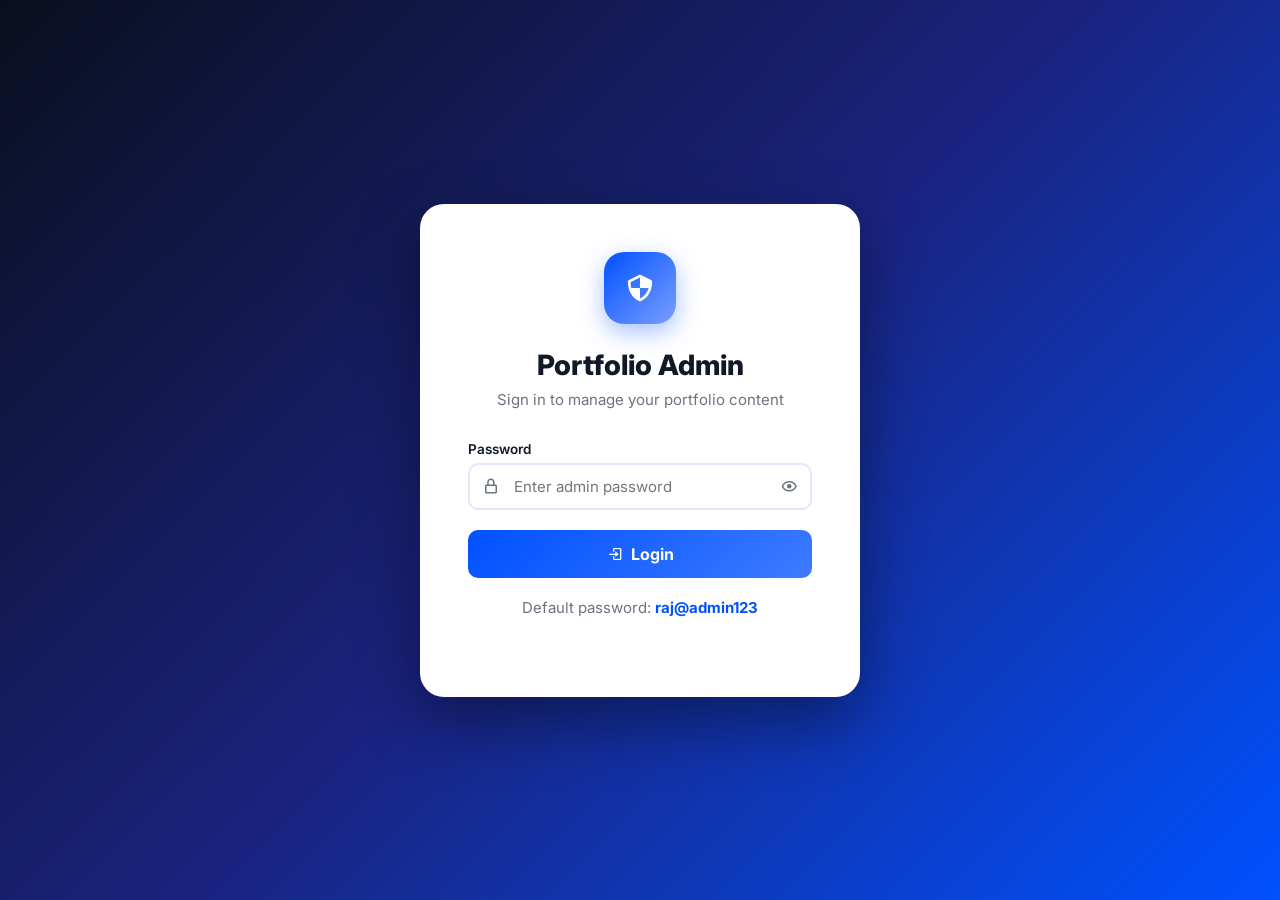
==== admin/index.html @ 13757eb5 "Add files via upload" ====
<!DOCTYPE html>
<html lang="en">
<head>
    <meta charset="UTF-8">
    <meta name="viewport" content="width=device-width, initial-scale=1.0">
    <title>Admin Panel - Raj Portfolio</title>
    <meta name="robots" content="noindex, nofollow">
    <link href='https://unpkg.com/boxicons@2.1.4/css/boxicons.min.css' rel='stylesheet'>
    <link rel="preconnect" href="https://fonts.googleapis.com">
    <link href="https://fonts.googleapis.com/css2?family=Inter:wght@400;500;600;700;800&display=swap" rel="stylesheet">
    <link rel="stylesheet" href="admin.css">
</head>
<body>

<!-- ============ LOGIN SCREEN ============ -->
<div id="login-screen" class="login-screen">
    <div class="login-card">
        <div class="login-logo">
            <i class='bx bx-shield-quarter'></i>
        </div>
        <h1>Portfolio Admin</h1>
        <p>Sign in to manage your portfolio content</p>
        <form id="login-form">
            <div class="form-group">
                <label>Password</label>
                <div class="input-wrap">
                    <i class='bx bx-lock-alt'></i>
                    <input type="password" id="admin-password" placeholder="Enter admin password" autocomplete="current-password">
                    <i class='bx bx-show toggle-pw' id="toggle-pw"></i>
                </div>
            </div>
            <div id="login-error" class="error-msg hidden">❌ Wrong password. Try again.</div>
            <button type="submit" class="login-btn">
                <i class='bx bx-log-in'></i> Login
            </button>
        </form>
        <p class="hint">Default password: <strong>raj@admin123</strong></p>
    </div>
</div>

<!-- ============ ADMIN DASHBOARD ============ -->
<div id="admin-panel" class="admin-panel hidden">

    <!-- Sidebar -->
    <aside class="sidebar" id="sidebar">
        <div class="sidebar-header">
            <div class="sidebar-logo">
                <i class='bx bx-shield-quarter'></i>
                <span>Portfolio Admin</span>
            </div>
            <button class="sidebar-close" id="sidebar-close"><i class='bx bx-x'></i></button>
        </div>
        <nav class="sidebar-nav">
            <a href="#" class="nav-item active" data-tab="hero">
                <i class='bx bx-home-alt'></i> <span>Hero Section</span>
            </a>
            <a href="#" class="nav-item" data-tab="about">
                <i class='bx bx-user'></i> <span>About Me</span>
            </a>
            <a href="#" class="nav-item" data-tab="skills">
                <i class='bx bx-code-alt'></i> <span>Skills</span>
            </a>
            <a href="#" class="nav-item" data-tab="projects">
                <i class='bx bx-folder-open'></i> <span>Projects</span>
            </a>
            <a href="#" class="nav-item" data-tab="experience">
                <i class='bx bx-briefcase'></i> <span>Experience</span>
            </a>
            <a href="#" class="nav-item" data-tab="education">
                <i class='bx bx-graduation'></i> <span>Education</span>
            </a>
            <a href="#" class="nav-item" data-tab="contact">
                <i class='bx bx-envelope'></i> <span>Contact & Email</span>
            </a>
            <a href="#" class="nav-item" data-tab="github">
                <i class='bx bxl-github'></i> <span>GitHub Sync</span>
            </a>
        </nav>
        <div class="sidebar-footer">
            <a href="../index.html" target="_blank" class="view-site-btn">
                <i class='bx bx-link-external'></i> View Portfolio
            </a>
            <button class="logout-btn" id="logout-btn">
                <i class='bx bx-log-out'></i> Logout
            </button>
        </div>
    </aside>

    <!-- Main Content -->
    <main class="main-content">
        <div class="topbar">
            <button class="menu-toggle" id="menu-toggle"><i class='bx bx-menu'></i></button>
            <div class="topbar-title" id="topbar-title">Hero Section</div>
            <div class="topbar-actions">
                <span id="github-status-badge" class="gh-status-badge disconnected" onclick="switchToGithubTab()" title="GitHub Sync Status">
                    <i class='bx bxl-github'></i> <span id="gh-status-text">GitHub: Not Connected</span>
                </span>
                <button class="export-btn" id="export-btn" onclick="exportDataJson()" title="Download updated data.json file as backup">
                    <i class='bx bx-download'></i> Backup JSON
                </button>
                <button class="save-btn" id="save-btn" onclick="saveAllData()">
                    <i class='bx bx-save'></i> Save to GitHub
                </button>
            </div>
        </div>

        <div class="content-area">

            <!-- TOAST NOTIFICATION -->
            <div id="toast" class="toast hidden">
                <i class='bx bx-check-circle'></i> <span id="toast-msg">Saved!</span>
            </div>

            <!-- ===== HERO TAB ===== -->
            <section class="tab-content active" id="tab-hero">
                <div class="section-card">
                    <h2 class="section-title"><i class='bx bx-home-alt'></i> Hero Section</h2>
                    <div class="form-grid">
                        <div class="form-group">
                            <label>Your Name</label>
                            <input type="text" id="hero-name" placeholder="Raj Vadhavana">
                        </div>
                        <div class="form-group">
                            <label>Greeting Text</label>
                            <input type="text" id="hero-greeting" placeholder="Hello, I'm Raj">
                        </div>
                        <div class="form-group full">
                            <label>Typing Roles <small>(comma separated)</small></label>
                            <input type="text" id="hero-roles" placeholder="Frontend Developer, Web Designer, BCA Student">
                        </div>
                        <div class="form-group full">
                            <label>Tagline / Description</label>
                            <textarea id="hero-tagline" rows="3" placeholder="Short description about yourself..."></textarea>
                        </div>
                        <div class="form-group">
                            <label>LinkedIn URL</label>
                            <div class="input-wrap">
                                <i class='bx bxl-linkedin'></i>
                                <input type="url" id="hero-linkedin" placeholder="https://linkedin.com/in/...">
                            </div>
                        </div>
                        <div class="form-group">
                            <label>GitHub URL</label>
                            <div class="input-wrap">
                                <i class='bx bxl-github'></i>
                                <input type="url" id="hero-github" placeholder="https://github.com/...">
                            </div>
                        </div>
                        <div class="form-group full">
                            <label>CV File Name <small>(e.g. raj (1).pdf)</small></label>
                            <div class="input-wrap">
                                <i class='bx bx-file'></i>
                                <input type="text" id="hero-cv" placeholder="raj (1).pdf">
                            </div>
                        </div>
                    </div>
                </div>
            </section>

            <!-- ===== ABOUT TAB ===== -->
            <section class="tab-content hidden" id="tab-about">
                <div class="section-card">
                    <h2 class="section-title"><i class='bx bx-user'></i> About Me</h2>
                    <div class="form-grid">
                        <div class="form-group">
                            <label>Job Title <small>(shown under "I'm a...")</small></label>
                            <input type="text" id="about-title" placeholder="Frontend Developer & BCA Student">
                        </div>
                        <div class="form-group full">
                            <label>Short Description</label>
                            <textarea id="about-short" rows="3" placeholder="Short intro shown by default..."></textarea>
                        </div>
                        <div class="form-group full">
                            <label>Long Description <small>(shown after "Read More")</small></label>
                            <textarea id="about-long" rows="5" placeholder="Detailed description..."></textarea>
                        </div>
                    </div>
                </div>
            </section>

            <!-- ===== SKILLS TAB ===== -->
            <section class="tab-content hidden" id="tab-skills">
                <div class="section-card">
                    <h2 class="section-title"><i class='bx bx-code-alt'></i> Skills</h2>
                    <div id="skills-list" class="items-list"></div>
                    <button class="add-btn" onclick="addSkill()">
                        <i class='bx bx-plus'></i> Add New Skill
                    </button>
                </div>
            </section>

            <!-- ===== PROJECTS TAB ===== -->
            <section class="tab-content hidden" id="tab-projects">
                <div class="section-card">
                    <h2 class="section-title"><i class='bx bx-folder-open'></i> Projects</h2>
                    <div id="projects-list" class="items-list"></div>
                    <button class="add-btn" onclick="addProject()">
                        <i class='bx bx-plus'></i> Add New Project
                    </button>
                </div>
            </section>

            <!-- ===== EXPERIENCE TAB ===== -->
            <section class="tab-content hidden" id="tab-experience">
                <div class="section-card">
                    <h2 class="section-title"><i class='bx bx-briefcase'></i> Experience</h2>
                    <div id="experience-list" class="items-list"></div>
                    <button class="add-btn" onclick="addExperience()">
                        <i class='bx bx-plus'></i> Add Experience
                    </button>
                </div>
            </section>

            <!-- ===== EDUCATION TAB ===== -->
            <section class="tab-content hidden" id="tab-education">
                <div class="section-card">
                    <h2 class="section-title"><i class='bx bx-graduation'></i> Education</h2>
                    <div id="education-list" class="items-list"></div>
                    <button class="add-btn" onclick="addEducation()">
                        <i class='bx bx-plus'></i> Add Education
                    </button>
                </div>
            </section>

            <!-- ===== CONTACT & SETTINGS TAB ===== -->
            <section class="tab-content hidden" id="tab-contact">
                <div class="section-card">
                    <h2 class="section-title"><i class='bx bx-envelope'></i> Contact Settings & Email</h2>
                    <div class="form-grid">
                        <div class="form-group full">
                            <label>Receiver Email Address <small>(Portfolio contact form messages will be sent here)</small></label>
                            <div class="input-wrap">
                                <i class='bx bx-envelope'></i>
                                <input type="email" id="contact-email" placeholder="rajvadhavana64@gmail.com">
                            </div>
                            <small style="color: var(--text-muted); margin-top: 0.8rem; font-size: 1.35rem; line-height: 1.6;">
                                💡 <strong>Tip:</strong> If your inbox gets full or you want to receive inquiries on a different email ID, update the email above and click <strong>"Save to GitHub"</strong>.
                            </small>
                        </div>
                    </div>
                </div>
            </section>

            <!-- ===== GITHUB DIRECT SYNC TAB ===== -->
            <section class="tab-content hidden" id="tab-github">
                <div class="section-card">
                    <h2 class="section-title"><i class='bx bxl-github'></i> Direct GitHub Sync Settings</h2>
                    <p style="color: var(--text-muted); font-size: 1.45rem; margin-bottom: 2.4rem; line-height: 1.6;">
                        Connect your GitHub Personal Access Token once. Whenever you click <strong>"Save to GitHub"</strong>, changes will be directly committed to your GitHub repository (<code style="background:var(--primary-light); color:var(--primary); padding:2px 6px; border-radius:4px;">data.json</code>) without touching git or running any terminal commands!
                    </p>

                    <div class="form-grid">
                        <div class="form-group full">
                            <label>GitHub Personal Access Token (PAT) <small>(Classic or Fine-grained with "repo" or "Contents: Read/Write" scope)</small></label>
                            <div class="input-wrap">
                                <i class='bx bx-key'></i>
                                <input type="password" id="gh-token" placeholder="ghp_xxxxxxxxxxxxxxxxxxxx">
                                <i class='bx bx-show toggle-pw' id="toggle-gh-token" style="cursor: pointer;"></i>
                            </div>
                        </div>

                        <div class="form-group">
                            <label>GitHub Username / Owner</label>
                            <div class="input-wrap">
                                <i class='bx bx-user'></i>
                                <input type="text" id="gh-owner" placeholder="RajVadhavana" value="RajVadhavana">
                            </div>
                        </div>

                        <div class="form-group">
                            <label>Repository Name</label>
                            <div class="input-wrap">
                                <i class='bx bx-folder'></i>
                                <input type="text" id="gh-repo" placeholder="portfolio" value="portfolio">
                            </div>
                        </div>

                        <div class="form-group">
                            <label>Branch</label>
                            <div class="input-wrap">
                                <i class='bx bx-git-branch'></i>
                                <input type="text" id="gh-branch" placeholder="main" value="main">
                            </div>
                        </div>

                        <div class="form-group">
                            <label>Target File</label>
                            <div class="input-wrap">
                                <i class='bx bx-file'></i>
                                <input type="text" id="gh-filepath" placeholder="data.json" value="data.json" readonly style="background:#f8fafc; color:#64748b;">
                            </div>
                        </div>
                    </div>

                    <div class="github-actions" style="margin-top: 2.4rem; display: flex; gap: 1.2rem; flex-wrap: wrap; align-items: center;">
                        <button class="test-gh-btn" id="test-gh-btn" onclick="testGitHubConnection()" type="button">
                            <i class='bx bx-check-shield'></i> Test Connection
                        </button>
                        <button class="save-gh-btn" id="save-gh-btn" onclick="saveGitHubSettings()" type="button">
                            <i class='bx bx-save'></i> Save GitHub Settings
                        </button>
                        <a href="https://github.com/settings/tokens/new?scopes=repo&description=Raj+Portfolio+Admin+Sync" target="_blank" class="generate-token-link">
                            <i class='bx bx-link-external'></i> Generate Token on GitHub
                        </a>
                    </div>

                    <div id="gh-test-result" class="gh-result-box hidden"></div>

                    <!-- Instructions Card -->
                    <div class="instructions-card" style="margin-top: 3.2rem; padding: 2.4rem; background: var(--primary-light); border-radius: 14px; border: 1.5px solid #dbeafe;">
                        <h3 style="font-size: 1.6rem; color: #1e40af; margin-bottom: 1.2rem; display: flex; align-items: center; gap: 0.6rem;">
                            <i class='bx bx-info-circle'></i> GitHub Token Kaise Banaye? (1 Minute Guide)
                        </h3>
                        <ol style="margin-left: 2rem; font-size: 1.4rem; color: #334155; line-height: 1.8;">
                            <li>Upar diye gaye <strong>"Generate Token on GitHub"</strong> button par click karein.</li>
                            <li>GitHub open hoga. Waha <strong>Note:</strong> (e.g. Portfolio Admin) dalein aur <strong>Expiration</strong> me <em>"No expiration"</em> ya <em>"90 days"</em> select karein.</li>
                            <li>Select scopes me <code style="background:#fff; padding:2px 6px; border-radius:4px; font-weight:700; color:#0051ff;">repo</code> (Full control of private/public repositories) checkbox tick karein.</li>
                            <li>Page ke bottom me <strong>"Generate token"</strong> green button dabayein.</li>
                            <li>Token copy karke yaha <strong>GitHub Personal Access Token</strong> box me paste karein aur <strong>"Save GitHub Settings"</strong> dabayein.</li>
                        </ol>
                        <p style="margin-top: 1.2rem; font-size: 1.35rem; color: #166534; font-weight: 600;">
                            ✨ Iske baad jab bhi aap Portfolio Admin me koi bhi change karenge aur <strong>"Save to GitHub"</strong> click karenge, GitHub repository me directly commit ho jayega!
                        </p>
                    </div>
                </div>
            </section>

        </div>
    </main>
</div>

<script src="admin.js"></script>
</body>
</html>
---- admin/admin.css ----
* {
    margin: 0; padding: 0;
    box-sizing: border-box;
    font-family: 'Inter', sans-serif;
}

:root {
    --primary: #0051ff;
    --primary-light: #eef2ff;
    --bg: #f0f4ff;
    --sidebar-bg: #0a0f1e;
    --sidebar-text: #c8d3f0;
    --sidebar-active: #0051ff;
    --card-bg: #ffffff;
    --border: #e0e7ff;
    --text: #111827;
    --text-muted: #6b7280;
    --danger: #ef4444;
    --success: #22c55e;
    --radius: 14px;
    --shadow: 0 4px 24px rgba(0,81,255,0.08);
}

html { font-size: 62.5%; }
body { background: var(--bg); color: var(--text); font-size: 1.5rem; }

.hidden { display: none !important; }

/* ============ LOGIN ============ */
.login-screen {
    min-height: 100vh;
    display: flex;
    align-items: center;
    justify-content: center;
    background: linear-gradient(135deg, #0a0f1e 0%, #1a237e 50%, #0051ff 100%);
}

.login-card {
    background: white;
    border-radius: 24px;
    padding: 4.8rem;
    width: 100%;
    max-width: 440px;
    box-shadow: 0 24px 64px rgba(0,0,0,0.4);
    text-align: center;
    animation: slideUp 0.5s ease;
}

@keyframes slideUp {
    from { opacity: 0; transform: translateY(30px); }
    to { opacity: 1; transform: translateY(0); }
}

.login-logo {
    width: 72px; height: 72px;
    background: linear-gradient(135deg, var(--primary), #7b9fff);
    border-radius: 20px;
    display: flex; align-items: center; justify-content: center;
    font-size: 3.2rem; color: white;
    margin: 0 auto 2.4rem;
    box-shadow: 0 8px 24px rgba(0,81,255,0.35);
}

.login-card h1 { font-size: 2.8rem; font-weight: 800; margin-bottom: 0.8rem; }
.login-card > p { color: var(--text-muted); margin-bottom: 3.2rem; font-size: 1.5rem; }

.login-card .form-group { text-align: left; margin-bottom: 2rem; }
.login-card label { display: block; font-weight: 600; margin-bottom: 0.8rem; font-size: 1.4rem; }

.input-wrap {
    position: relative;
    display: flex;
    align-items: center;
}
.input-wrap i {
    position: absolute;
    left: 1.4rem;
    font-size: 1.8rem;
    color: var(--text-muted);
    pointer-events: none;
    z-index: 1;
}
.input-wrap .toggle-pw { left: auto; right: 1.4rem; cursor: pointer; pointer-events: all; }
.input-wrap input { padding-left: 4.4rem !important; }

input[type="password"], input[type="text"], input[type="email"], 
input[type="url"], input[type="tel"], textarea, select {
    width: 100%;
    padding: 1.2rem 1.6rem;
    border: 2px solid var(--border);
    border-radius: 10px;
    font-size: 1.5rem;
    transition: 0.3s ease;
    background: white;
    color: var(--text);
}
input:focus, textarea:focus, select:focus {
    border-color: var(--primary);
    outline: none;
    box-shadow: 0 0 0 4px rgba(0,81,255,0.1);
}
textarea { resize: vertical; min-height: 80px; }

.login-btn {
    width: 100%;
    padding: 1.4rem;
    background: linear-gradient(135deg, var(--primary), #3d7aff);
    color: white;
    border: none;
    border-radius: 10px;
    font-size: 1.6rem;
    font-weight: 700;
    cursor: pointer;
    transition: 0.3s ease;
    display: flex; align-items: center; justify-content: center; gap: 0.8rem;
    margin-top: 0.8rem;
}
.login-btn:hover {
    transform: translateY(-2px);
    box-shadow: 0 8px 24px rgba(0,81,255,0.4);
}

.error-msg {
    background: #fef2f2;
    color: var(--danger);
    padding: 1rem;
    border-radius: 8px;
    font-size: 1.4rem;
    margin-bottom: 1.5rem;
    border: 1px solid #fecaca;
}

.hint { font-size: 1.3rem; color: var(--text-muted); margin-top: 2rem; }
.hint strong { color: var(--primary); }

/* ============ ADMIN PANEL LAYOUT ============ */
.admin-panel {
    display: flex;
    min-height: 100vh;
}

/* ============ SIDEBAR ============ */
.sidebar {
    width: 260px;
    background: var(--sidebar-bg);
    display: flex;
    flex-direction: column;
    position: fixed;
    top: 0; left: 0;
    height: 100vh;
    z-index: 100;
    transition: 0.3s ease;
}

.sidebar-header {
    padding: 2.4rem 2rem;
    border-bottom: 1px solid rgba(255,255,255,0.08);
    display: flex;
    align-items: center;
    justify-content: space-between;
}

.sidebar-logo {
    display: flex; align-items: center; gap: 1rem;
    color: white; font-size: 1.7rem; font-weight: 700;
}
.sidebar-logo i { font-size: 2.4rem; color: var(--primary); }

.sidebar-close {
    background: none; border: none;
    color: var(--sidebar-text); font-size: 2.4rem;
    cursor: pointer; display: none;
}

.sidebar-nav {
    flex: 1;
    padding: 2rem 0;
}
.nav-item {
    display: flex;
    align-items: center;
    gap: 1.2rem;
    padding: 1.3rem 2rem;
    color: var(--sidebar-text);
    font-size: 1.5rem;
    font-weight: 500;
    text-decoration: none;
    transition: 0.25s ease;
    border-left: 3px solid transparent;
    margin: 0.2rem 0;
}
.nav-item i { font-size: 2rem; }
.nav-item:hover {
    background: rgba(255,255,255,0.06);
    color: white;
}
.nav-item.active {
    background: rgba(0,81,255,0.18);
    color: #7ab3ff;
    border-left-color: var(--primary);
}

.sidebar-footer {
    padding: 2rem;
    border-top: 1px solid rgba(255,255,255,0.08);
    display: flex;
    flex-direction: column;
    gap: 1rem;
}
.view-site-btn, .logout-btn {
    display: flex; align-items: center; justify-content: center;
    gap: 0.8rem;
    padding: 1.1rem;
    border-radius: 10px;
    font-size: 1.45rem;
    font-weight: 600;
    cursor: pointer;
    transition: 0.3s ease;
    text-decoration: none;
}
.view-site-btn {
    background: rgba(0,81,255,0.2);
    color: #7ab3ff;
    border: 1px solid rgba(0,81,255,0.3);
}
.view-site-btn:hover { background: var(--primary); color: white; }
.logout-btn {
    background: rgba(239,68,68,0.12);
    color: #f87171;
    border: 1px solid rgba(239,68,68,0.2);
}
.logout-btn:hover { background: var(--danger); color: white; }

/* ============ MAIN CONTENT ============ */
.main-content {
    margin-left: 260px;
    flex: 1;
    display: flex;
    flex-direction: column;
    min-height: 100vh;
}

/* ============ TOPBAR ============ */
.topbar {
    background: white;
    padding: 0 2.4rem;
    height: 64px;
    display: flex;
    align-items: center;
    justify-content: space-between;
    border-bottom: 1px solid var(--border);
    position: sticky;
    top: 0;
    z-index: 50;
    box-shadow: 0 2px 12px rgba(0,0,0,0.05);
}

.menu-toggle {
    background: none; border: none;
    font-size: 2.4rem; cursor: pointer;
    color: var(--text); display: none;
}

.topbar-title { font-size: 1.8rem; font-weight: 700; }

.topbar-actions {
    display: flex;
    align-items: center;
    gap: 1rem;
}

.export-btn {
    display: flex;
    align-items: center;
    gap: 0.6rem;
    padding: 0.9rem 1.6rem;
    background: #f8fafc;
    color: #334155;
    border: 1.5px solid var(--border);
    border-radius: 10px;
    font-size: 1.35rem;
    font-weight: 600;
    cursor: pointer;
    transition: 0.3s ease;
}
.export-btn:hover {
    background: #e2e8f0;
    border-color: #cbd5e1;
    color: #0f172a;
}

.save-btn {
    display: flex; align-items: center; gap: 0.6rem;
    padding: 1rem 2rem;
    background: linear-gradient(135deg, var(--primary), #3d7aff);
    color: white;
    border: none; border-radius: 10px;
    font-size: 1.45rem; font-weight: 700;
    cursor: pointer; transition: 0.3s ease;
}
.save-btn:hover { transform: translateY(-1px); box-shadow: 0 6px 20px rgba(0,81,255,0.4); }

/* ============ CONTENT AREA ============ */
.content-area {
    padding: 3.2rem 2.8rem;
    position: relative;
}

.tab-content { display: none; }
.tab-content.active { display: block; animation: fadeIn 0.3s ease; }

@keyframes fadeIn {
    from { opacity: 0; transform: translateY(12px); }
    to { opacity: 1; transform: translateY(0); }
}

.section-card {
    background: var(--card-bg);
    border-radius: var(--radius);
    padding: 2.8rem;
    box-shadow: var(--shadow);
    border: 1px solid var(--border);
}

.section-title {
    font-size: 2rem; font-weight: 700;
    display: flex; align-items: center; gap: 0.8rem;
    margin-bottom: 2.8rem;
    color: var(--primary);
    padding-bottom: 1.4rem;
    border-bottom: 2px solid var(--primary-light);
}

.form-grid {
    display: grid;
    grid-template-columns: 1fr 1fr;
    gap: 2rem;
}
.form-group { display: flex; flex-direction: column; }
.form-group.full { grid-column: 1 / -1; }
.form-group label {
    font-size: 1.35rem; font-weight: 600;
    margin-bottom: 0.6rem; color: var(--text);
}
.form-group label small { font-weight: 400; color: var(--text-muted); margin-left: 0.4rem; }

/* ============ ITEMS LIST (Skills, Projects, etc.) ============ */
.items-list { display: flex; flex-direction: column; gap: 1.6rem; margin-bottom: 2rem; }

.item-row {
    background: var(--primary-light);
    border: 1.5px solid var(--border);
    border-radius: 12px;
    padding: 1.8rem 2rem;
    position: relative;
    animation: fadeIn 0.3s ease;
}

.item-row-header {
    display: flex;
    align-items: center;
    justify-content: space-between;
    margin-bottom: 1.4rem;
}

.item-row-title { font-size: 1.5rem; font-weight: 700; color: var(--primary); }

.delete-btn {
    background: rgba(239,68,68,0.1);
    color: var(--danger);
    border: none; border-radius: 8px;
    padding: 0.6rem 1.2rem;
    font-size: 1.3rem; font-weight: 600;
    cursor: pointer; transition: 0.3s ease;
    display: flex; align-items: center; gap: 0.4rem;
}
.delete-btn:hover { background: var(--danger); color: white; }

.item-form-grid {
    display: grid;
    grid-template-columns: 1fr 1fr;
    gap: 1.2rem;
}
.item-form-grid .form-group.full { grid-column: 1 / -1; }

.add-btn {
    display: flex; align-items: center; gap: 0.8rem;
    padding: 1.2rem 2.4rem;
    background: white;
    color: var(--primary);
    border: 2px dashed var(--primary);
    border-radius: 12px;
    font-size: 1.5rem; font-weight: 600;
    cursor: pointer; transition: 0.3s ease;
    width: 100%;
    justify-content: center;
}
.add-btn:hover { background: var(--primary-light); }

/* ============ TOAST ============ */
.toast {
    position: fixed;
    top: 80px; right: 2.4rem;
    background: #0f172a;
    color: white;
    padding: 1.4rem 2.4rem;
    border-radius: 12px;
    display: flex; align-items: center; gap: 1rem;
    font-size: 1.5rem; font-weight: 600;
    z-index: 9999;
    box-shadow: 0 8px 32px rgba(0,0,0,0.25);
    animation: slideIn 0.4s ease;
}
.toast i { font-size: 2rem; color: var(--success); }

@keyframes slideIn {
    from { opacity: 0; transform: translateX(50px); }
    to { opacity: 1; transform: translateX(0); }
}

/* ============ GITHUB SYNC STYLES ============ */
.gh-status-badge {
    display: inline-flex;
    align-items: center;
    gap: 0.6rem;
    padding: 0.7rem 1.4rem;
    border-radius: 20px;
    font-size: 1.3rem;
    font-weight: 600;
    cursor: pointer;
    transition: 0.3s ease;
}
.gh-status-badge.disconnected {
    background: #fef2f2;
    color: #dc2626;
    border: 1px solid #fecaca;
}
.gh-status-badge.disconnected:hover {
    background: #fee2e2;
}
.gh-status-badge.connected {
    background: #ecfdf5;
    color: #059669;
    border: 1px solid #a7f3d0;
}
.gh-status-badge.connected:hover {
    background: #d1fae5;
}
.gh-status-badge.syncing {
    background: #eff6ff;
    color: #2563eb;
    border: 1px solid #bfdbfe;
}

.test-gh-btn, .save-gh-btn {
    display: inline-flex;
    align-items: center;
    gap: 0.6rem;
    padding: 1.1rem 2rem;
    border-radius: 10px;
    font-size: 1.4rem;
    font-weight: 600;
    cursor: pointer;
    transition: 0.3s ease;
    border: none;
}
.test-gh-btn {
    background: #f1f5f9;
    color: #334155;
    border: 1.5px solid #cbd5e1;
}
.test-gh-btn:hover {
    background: #e2e8f0;
    color: #0f172a;
}
.save-gh-btn {
    background: linear-gradient(135deg, var(--primary), #3d7aff);
    color: white;
}
.save-gh-btn:hover {
    transform: translateY(-1px);
    box-shadow: 0 4px 16px rgba(0,81,255,0.35);
}
.generate-token-link {
    display: inline-flex;
    align-items: center;
    gap: 0.6rem;
    padding: 1.1rem 2rem;
    background: white;
    color: #10b981;
    border: 1.5px solid #10b981;
    border-radius: 10px;
    font-size: 1.4rem;
    font-weight: 600;
    text-decoration: none;
    transition: 0.3s ease;
}
.generate-token-link:hover {
    background: #ecfdf5;
}

.gh-result-box {
    margin-top: 2rem;
    padding: 1.6rem 2rem;
    border-radius: 10px;
    font-size: 1.4rem;
    line-height: 1.6;
    animation: fadeIn 0.3s ease;
}
.gh-result-box.success {
    background: #ecfdf5;
    color: #065f46;
    border: 1.5px solid #6ee7b7;
}
.gh-result-box.error {
    background: #fef2f2;
    color: #991b1b;
    border: 1.5px solid #fca5a5;
}

/* ============ RESPONSIVE ============ */
@media (max-width: 768px) {
    .sidebar {
        left: -260px;
    }
    .sidebar.open {
        left: 0;
        box-shadow: 8px 0 32px rgba(0,0,0,0.4);
    }
    .sidebar-close { display: block; }
    .menu-toggle { display: block; }
    .main-content { margin-left: 0; }
    .topbar { padding: 0 1.6rem; }
    .topbar-title { font-size: 1.6rem; }
    .gh-status-badge span { display: none; }
    .form-grid, .item-form-grid { grid-template-columns: 1fr; }
    .form-group.full { grid-column: 1; }
    .content-area { padding: 2rem 1.6rem; }
    .login-card { padding: 3.2rem 2.4rem; margin: 2rem; }
}
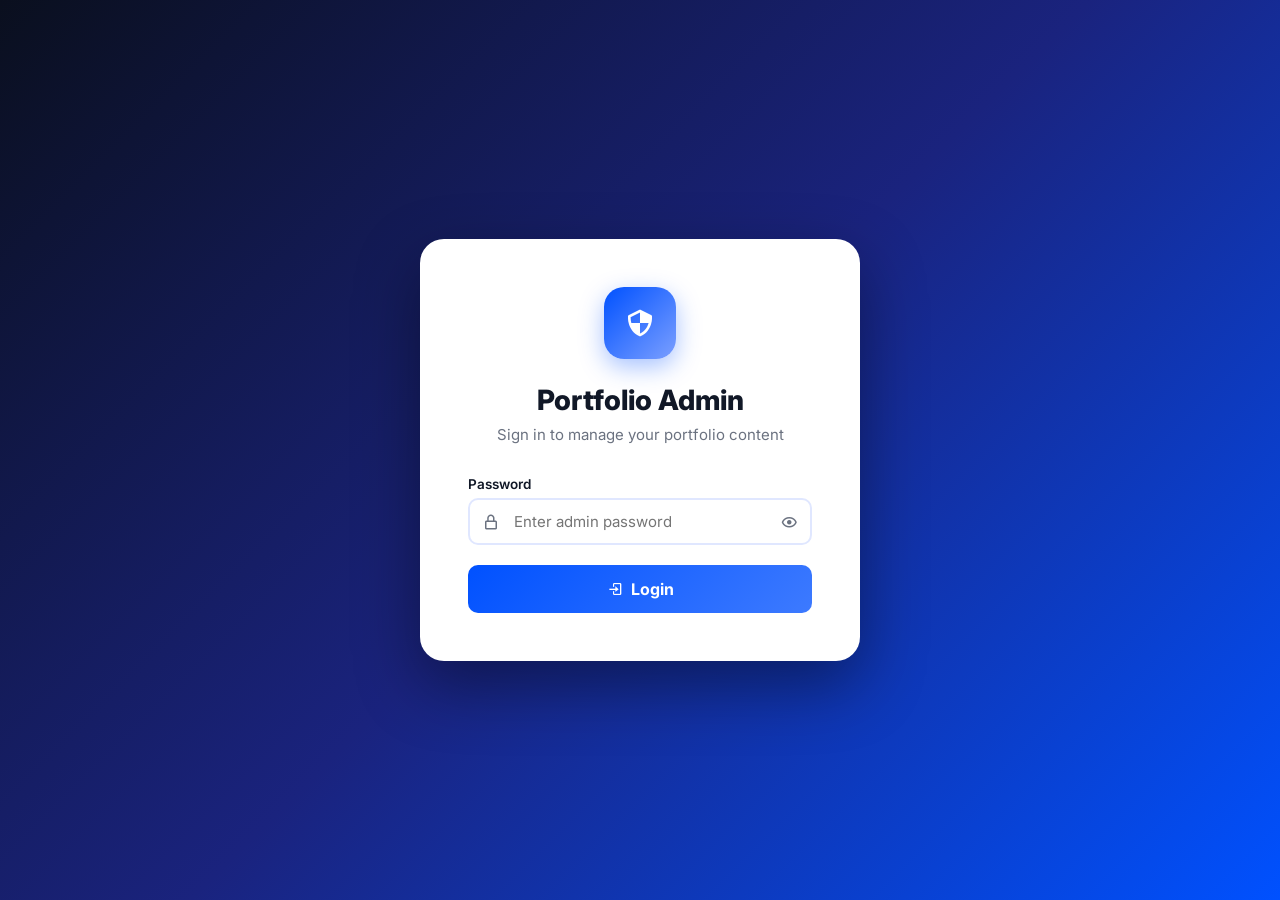
==== commit 3bb466e7: "Update index.html" ====
--- a/admin/index.html
+++ b/admin/index.html
@@ -34,7 +34,7 @@
                 <i class='bx bx-log-in'></i> Login
             </button>
         </form>
-        <p class="hint">Default password: <strong>raj@admin123</strong></p>
+
     </div>
 </div>
 
@@ -72,9 +72,7 @@
             <a href="#" class="nav-item" data-tab="contact">
                 <i class='bx bx-envelope'></i> <span>Contact & Email</span>
             </a>
-            <a href="#" class="nav-item" data-tab="github">
-                <i class='bx bxl-github'></i> <span>GitHub Sync</span>
-            </a>
+          
         </nav>
         <div class="sidebar-footer">
             <a href="../index.html" target="_blank" class="view-site-btn">
@@ -92,9 +90,7 @@
             <button class="menu-toggle" id="menu-toggle"><i class='bx bx-menu'></i></button>
             <div class="topbar-title" id="topbar-title">Hero Section</div>
             <div class="topbar-actions">
-                <span id="github-status-badge" class="gh-status-badge disconnected" onclick="switchToGithubTab()" title="GitHub Sync Status">
-                    <i class='bx bxl-github'></i> <span id="gh-status-text">GitHub: Not Connected</span>
-                </span>
+              
                 <button class="export-btn" id="export-btn" onclick="exportDataJson()" title="Download updated data.json file as backup">
                     <i class='bx bx-download'></i> Backup JSON
                 </button>
@@ -241,89 +237,7 @@
                 </div>
             </section>
 
-            <!-- ===== GITHUB DIRECT SYNC TAB ===== -->
-            <section class="tab-content hidden" id="tab-github">
-                <div class="section-card">
-                    <h2 class="section-title"><i class='bx bxl-github'></i> Direct GitHub Sync Settings</h2>
-                    <p style="color: var(--text-muted); font-size: 1.45rem; margin-bottom: 2.4rem; line-height: 1.6;">
-                        Connect your GitHub Personal Access Token once. Whenever you click <strong>"Save to GitHub"</strong>, changes will be directly committed to your GitHub repository (<code style="background:var(--primary-light); color:var(--primary); padding:2px 6px; border-radius:4px;">data.json</code>) without touching git or running any terminal commands!
-                    </p>
-
-                    <div class="form-grid">
-                        <div class="form-group full">
-                            <label>GitHub Personal Access Token (PAT) <small>(Classic or Fine-grained with "repo" or "Contents: Read/Write" scope)</small></label>
-                            <div class="input-wrap">
-                                <i class='bx bx-key'></i>
-                                <input type="password" id="gh-token" placeholder="ghp_xxxxxxxxxxxxxxxxxxxx">
-                                <i class='bx bx-show toggle-pw' id="toggle-gh-token" style="cursor: pointer;"></i>
-                            </div>
-                        </div>
-
-                        <div class="form-group">
-                            <label>GitHub Username / Owner</label>
-                            <div class="input-wrap">
-                                <i class='bx bx-user'></i>
-                                <input type="text" id="gh-owner" placeholder="RajVadhavana" value="RajVadhavana">
-                            </div>
-                        </div>
-
-                        <div class="form-group">
-                            <label>Repository Name</label>
-                            <div class="input-wrap">
-                                <i class='bx bx-folder'></i>
-                                <input type="text" id="gh-repo" placeholder="portfolio" value="portfolio">
-                            </div>
-                        </div>
-
-                        <div class="form-group">
-                            <label>Branch</label>
-                            <div class="input-wrap">
-                                <i class='bx bx-git-branch'></i>
-                                <input type="text" id="gh-branch" placeholder="main" value="main">
-                            </div>
-                        </div>
-
-                        <div class="form-group">
-                            <label>Target File</label>
-                            <div class="input-wrap">
-                                <i class='bx bx-file'></i>
-                                <input type="text" id="gh-filepath" placeholder="data.json" value="data.json" readonly style="background:#f8fafc; color:#64748b;">
-                            </div>
-                        </div>
-                    </div>
-
-                    <div class="github-actions" style="margin-top: 2.4rem; display: flex; gap: 1.2rem; flex-wrap: wrap; align-items: center;">
-                        <button class="test-gh-btn" id="test-gh-btn" onclick="testGitHubConnection()" type="button">
-                            <i class='bx bx-check-shield'></i> Test Connection
-                        </button>
-                        <button class="save-gh-btn" id="save-gh-btn" onclick="saveGitHubSettings()" type="button">
-                            <i class='bx bx-save'></i> Save GitHub Settings
-                        </button>
-                        <a href="https://github.com/settings/tokens/new?scopes=repo&description=Raj+Portfolio+Admin+Sync" target="_blank" class="generate-token-link">
-                            <i class='bx bx-link-external'></i> Generate Token on GitHub
-                        </a>
-                    </div>
-
-                    <div id="gh-test-result" class="gh-result-box hidden"></div>
-
-                    <!-- Instructions Card -->
-                    <div class="instructions-card" style="margin-top: 3.2rem; padding: 2.4rem; background: var(--primary-light); border-radius: 14px; border: 1.5px solid #dbeafe;">
-                        <h3 style="font-size: 1.6rem; color: #1e40af; margin-bottom: 1.2rem; display: flex; align-items: center; gap: 0.6rem;">
-                            <i class='bx bx-info-circle'></i> GitHub Token Kaise Banaye? (1 Minute Guide)
-                        </h3>
-                        <ol style="margin-left: 2rem; font-size: 1.4rem; color: #334155; line-height: 1.8;">
-                            <li>Upar diye gaye <strong>"Generate Token on GitHub"</strong> button par click karein.</li>
-                            <li>GitHub open hoga. Waha <strong>Note:</strong> (e.g. Portfolio Admin) dalein aur <strong>Expiration</strong> me <em>"No expiration"</em> ya <em>"90 days"</em> select karein.</li>
-                            <li>Select scopes me <code style="background:#fff; padding:2px 6px; border-radius:4px; font-weight:700; color:#0051ff;">repo</code> (Full control of private/public repositories) checkbox tick karein.</li>
-                            <li>Page ke bottom me <strong>"Generate token"</strong> green button dabayein.</li>
-                            <li>Token copy karke yaha <strong>GitHub Personal Access Token</strong> box me paste karein aur <strong>"Save GitHub Settings"</strong> dabayein.</li>
-                        </ol>
-                        <p style="margin-top: 1.2rem; font-size: 1.35rem; color: #166534; font-weight: 600;">
-                            ✨ Iske baad jab bhi aap Portfolio Admin me koi bhi change karenge aur <strong>"Save to GitHub"</strong> click karenge, GitHub repository me directly commit ho jayega!
-                        </p>
-                    </div>
-                </div>
-            </section>
+          
 
         </div>
     </main>
